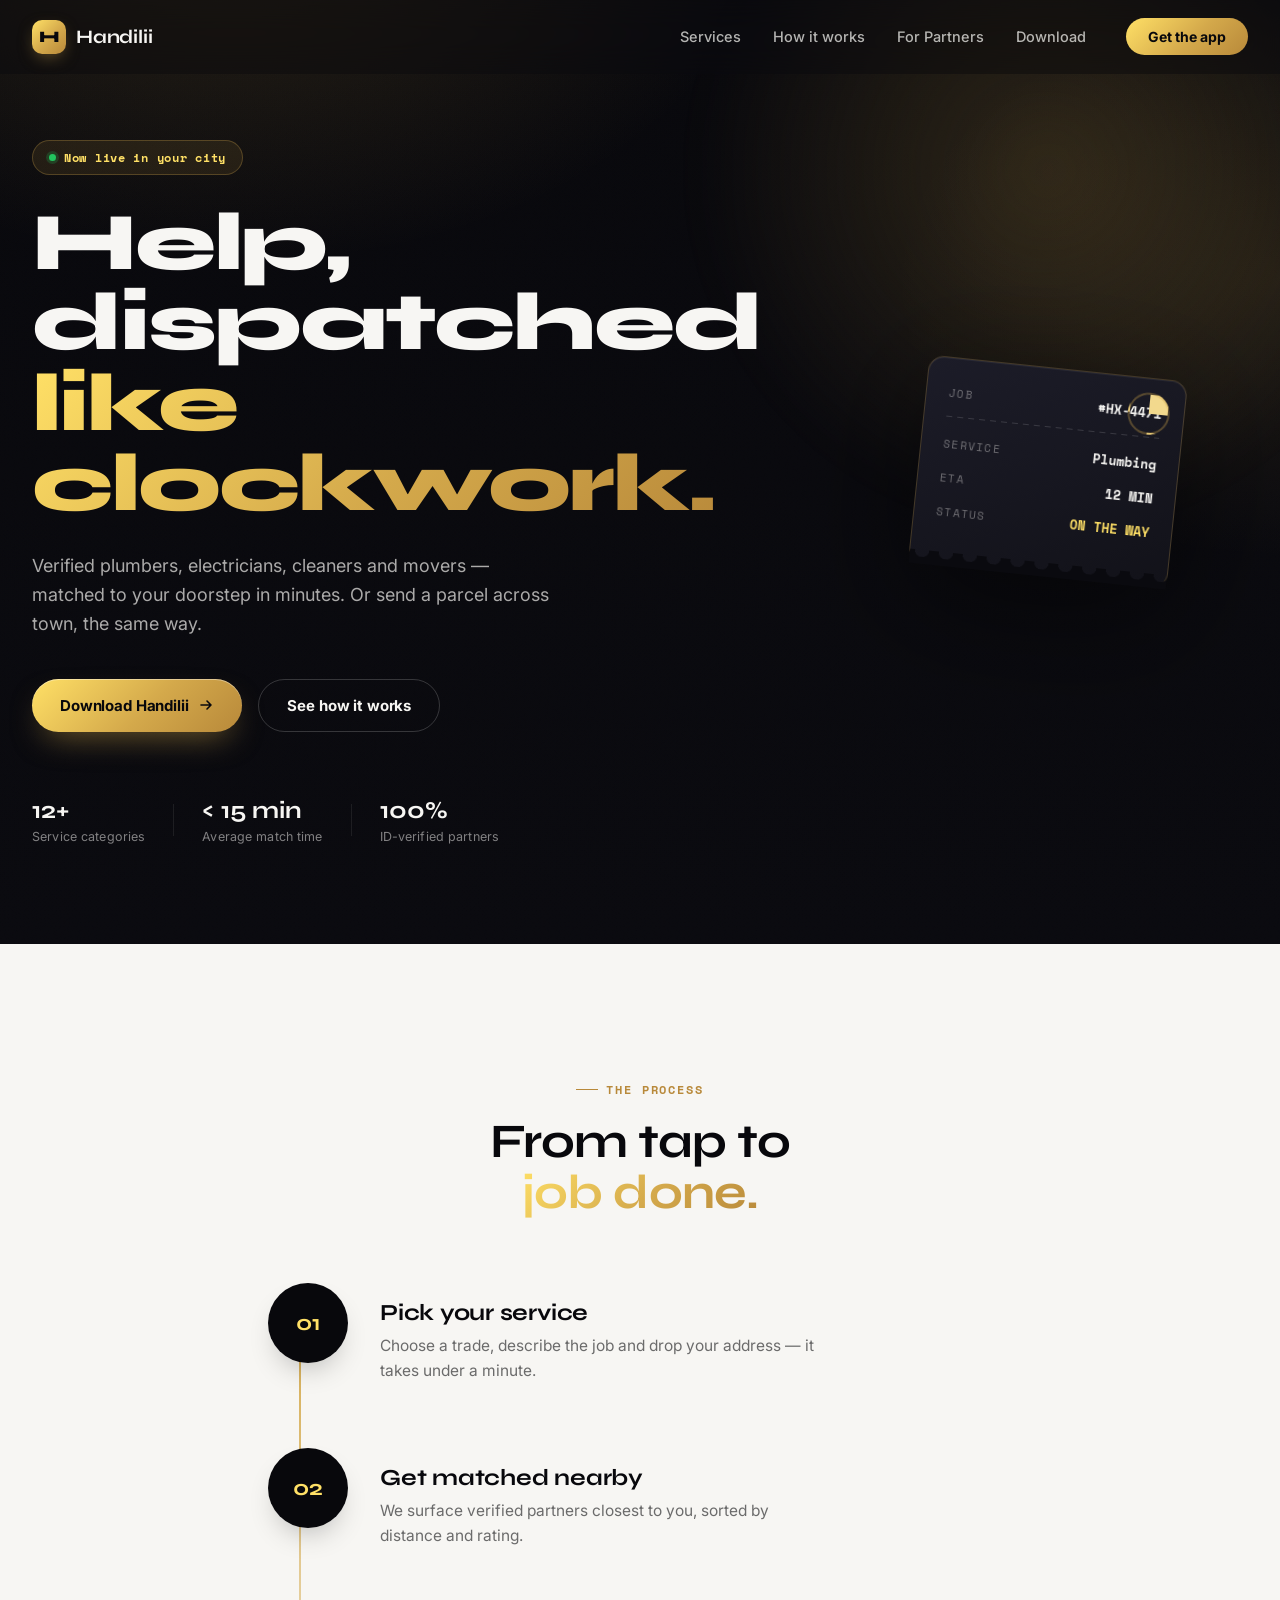
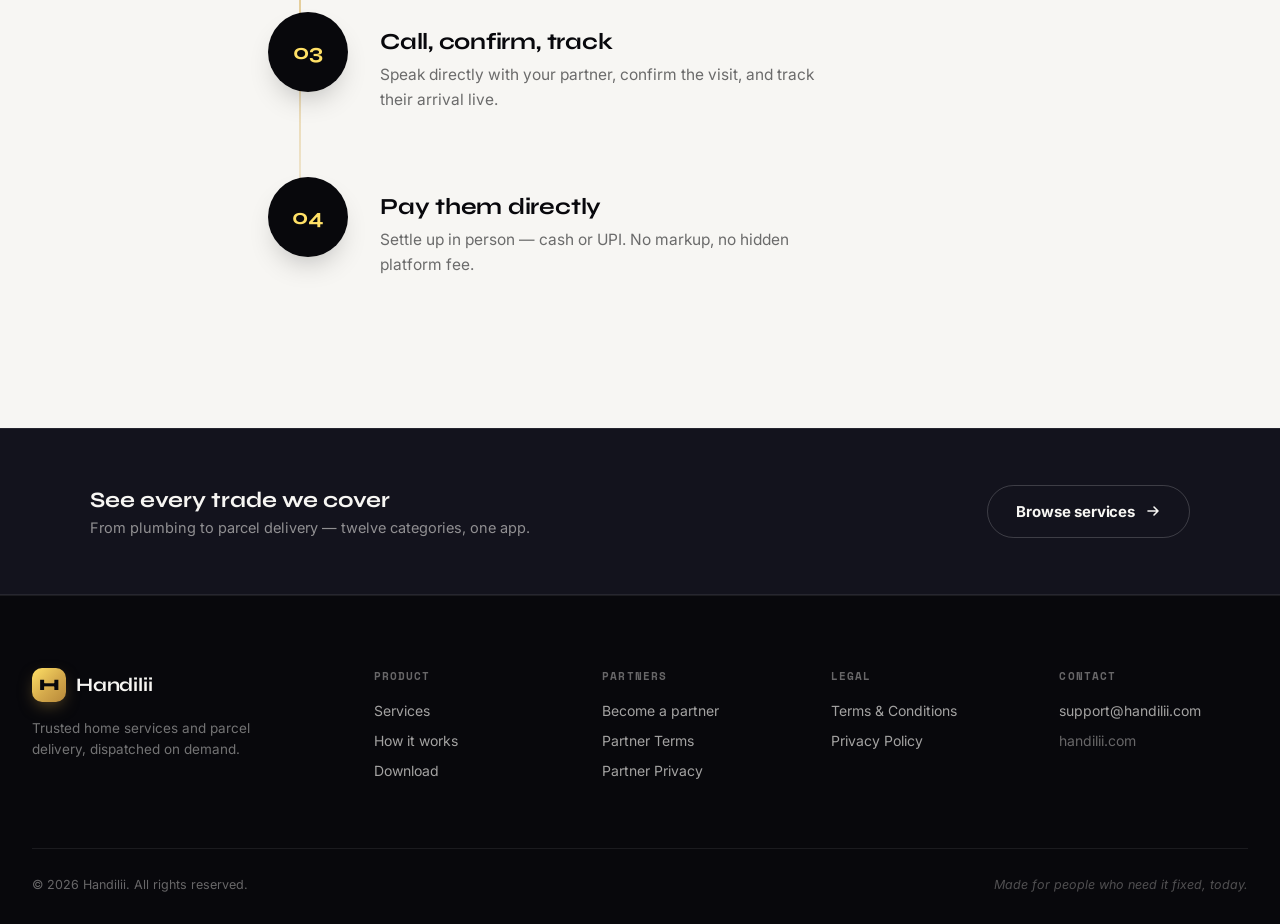
==== index.html @ 9dc49373 "Initial website" ====
<!doctype html>
<html lang="en">
<head>
<meta charset="UTF-8" />
<meta name="viewport" content="width=device-width, initial-scale=1.0" />
<title>Handilii — Trusted Home Help, On Demand</title>
<meta name="description" content="Book verified plumbers, electricians, cleaners and more — or send a parcel across town. Handilii connects you with trusted local partners in minutes." />
<link rel="preconnect" href="https://fonts.googleapis.com">
<link rel="preconnect" href="https://fonts.gstatic.com" crossorigin>
<link href="https://fonts.googleapis.com/css2?family=Syne:wght@600;700;800&family=Inter:wght@400;500;600;700;800&family=Space+Mono:wght@400;700&display=swap" rel="stylesheet">
<link rel="stylesheet" href="style.css" />
</head>
<body>

<header class="nav" id="nav">
  <div class="nav-inner">
    <a href="index.html" class="nav-brand">
      <span class="brand-mark">H</span>
      <span class="brand-word">Handilii</span>
    </a>
    <nav class="nav-links">
      <a href="services.html">Services</a>
      <a href="index.html#how">How it works</a>
      <a href="partners.html">For Partners</a>
      <a href="download.html">Download</a>
    </nav>
    <a href="download.html" class="nav-cta">Get the app</a>
    <button class="nav-burger" id="navBurger" aria-label="Toggle menu">
      <span></span><span></span><span></span>
    </button>
  </div>
</header>

<section class="hero" id="top">
  <div class="hero-bg" style="background-image:url('https://loremflickr.com/1600/1200/electrician,tools')"></div>
  <div class="hero-glow"></div>
  <div class="hero-grain"></div>

  <div class="hero-inner">
    <div class="hero-eyebrow-row">
      <span class="eyebrow-chip">
        <span class="dot"></span> Now live in your city
      </span>
    </div>

    <h1 class="hero-title">
      <span class="line">Help, dispatched</span>
      <span class="line gold-line">like clockwork.</span>
    </h1>

    <p class="hero-sub">
      Verified plumbers, electricians, cleaners and movers — matched to your
      doorstep in minutes. Or send a parcel across town, the same way.
    </p>

    <div class="hero-actions">
      <a href="download.html" class="btn btn-gold">
        <span>Download Handilii</span>
        <svg width="16" height="16" viewBox="0 0 16 16" fill="none"><path d="M3 8h10M9 4l4 4-4 4" stroke="currentColor" stroke-width="1.6" stroke-linecap="round" stroke-linejoin="round"/></svg>
      </a>
      <a href="#how" class="btn btn-ghost">See how it works</a>
    </div>

    <div class="hero-stats">
      <div class="stat">
        <span class="stat-num">12+</span>
        <span class="stat-label">Service categories</span>
      </div>
      <div class="stat-divider"></div>
      <div class="stat">
        <span class="stat-num">&lt; 15 min</span>
        <span class="stat-label">Average match time</span>
      </div>
      <div class="stat-divider"></div>
      <div class="stat">
        <span class="stat-num">100%</span>
        <span class="stat-label">ID-verified partners</span>
      </div>
    </div>
  </div>

  <div class="ticket-stamp" aria-hidden="true">
    <div class="ticket">
      <div class="ticket-row">
        <span class="ticket-label">JOB</span>
        <span class="ticket-val">#HX‑4471</span>
      </div>
      <div class="ticket-divider"></div>
      <div class="ticket-row">
        <span class="ticket-label">SERVICE</span>
        <span class="ticket-val">Plumbing</span>
      </div>
      <div class="ticket-row">
        <span class="ticket-label">ETA</span>
        <span class="ticket-val">12 MIN</span>
      </div>
      <div class="ticket-row">
        <span class="ticket-label">STATUS</span>
        <span class="ticket-val ticket-status">ON THE WAY</span>
      </div>
      <div class="ticket-stub-edge"></div>
    </div>
  </div>
</section>

<section class="how" id="how">
  <div class="section-head section-head-light">
    <span class="eyebrow eyebrow-dark">The process</span>
    <h2 class="dark-heading">From tap to<br/><span class="gold-text">job done.</span></h2>
  </div>

  <div class="how-steps">
    <div class="how-line" aria-hidden="true"></div>

    <div class="how-step">
      <div class="how-num">01</div>
      <div class="how-content">
        <h3>Pick your service</h3>
        <p>Choose a trade, describe the job and drop your address — it takes under a minute.</p>
      </div>
    </div>

    <div class="how-step">
      <div class="how-num">02</div>
      <div class="how-content">
        <h3>Get matched nearby</h3>
        <p>We surface verified partners closest to you, sorted by distance and rating.</p>
      </div>
    </div>

    <div class="how-step">
      <div class="how-num">03</div>
      <div class="how-content">
        <h3>Call, confirm, track</h3>
        <p>Speak directly with your partner, confirm the visit, and track their arrival live.</p>
      </div>
    </div>

    <div class="how-step">
      <div class="how-num">04</div>
      <div class="how-content">
        <h3>Pay them directly</h3>
        <p>Settle up in person — cash or UPI. No markup, no hidden platform fee.</p>
      </div>
    </div>
  </div>
</section>

<section class="mini-cta">
  <div class="mini-cta-inner">
    <div class="mini-cta-text">
      <h3>See every trade we cover</h3>
      <p>From plumbing to parcel delivery — twelve categories, one app.</p>
    </div>
    <a href="services.html" class="btn btn-ghost">
      <span>Browse services</span>
      <svg width="16" height="16" viewBox="0 0 16 16" fill="none"><path d="M3 8h10M9 4l4 4-4 4" stroke="currentColor" stroke-width="1.6" stroke-linecap="round" stroke-linejoin="round"/></svg>
    </a>
  </div>
</section>

<footer class="footer">
  <div class="footer-inner">
    <div class="footer-top">
      <div class="footer-brand">
        <a href="index.html" class="nav-brand">
          <span class="brand-mark">H</span>
          <span class="brand-word">Handilii</span>
        </a>
        <p>Trusted home services and parcel delivery, dispatched on demand.</p>
      </div>

      <div class="footer-col">
        <h4>Product</h4>
        <a href="services.html">Services</a>
        <a href="index.html#how">How it works</a>
        <a href="download.html">Download</a>
      </div>
      <div class="footer-col">
        <h4>Partners</h4>
        <a href="partners.html">Become a partner</a>
        <a href="vendor-terms.html">Partner Terms</a>
        <a href="vendor-privacy.html">Partner Privacy</a>
      </div>
      <div class="footer-col">
        <h4>Legal</h4>
        <a href="user-terms.html">Terms &amp; Conditions</a>
        <a href="user-privacy.html">Privacy Policy</a>
      </div>
      <div class="footer-col">
        <h4>Contact</h4>
        <a href="mailto:support@handilii.com">support@handilii.com</a>
        <span class="footer-domain">handilii.com</span>
      </div>
    </div>

    <div class="footer-bottom">
      <span>© 2026 Handilii. All rights reserved.</span>
      <span class="footer-tag">Made for people who need it fixed, today.</span>
    </div>
  </div>
</footer>

<script src="script.js"></script>
</body>
</html>
---- style.css ----
/* ═══════════════════════════════════════════════════════════════════
   TOKENS
═══════════════════════════════════════════════════════════════════ */
:root {
  --ink-950: #08080C;
  --ink-900: #0A0A0F;
  --ink-850: #13131D;
  --ink-800: #181826;
  --ink-700: #212133;
  --ink-line: rgba(255,255,255,0.08);

  --paper: #F7F6F3;
  --paper-dim: #EDEAE2;
  --stone-600: #6B6B6B;
  --stone-800: #2A2A2A;

  --gold-300: #FFE066;
  --gold-400: #F2D98D;
  --gold-500: #D4A94B;
  --gold-600: #B8893A;
  --gold-gradient: linear-gradient(135deg, var(--gold-300) 0%, var(--gold-500) 55%, var(--gold-600) 100%);

  --font-display: 'Syne', system-ui, sans-serif;
  --font-body: 'Inter', system-ui, sans-serif;
  --font-mono: 'Space Mono', monospace;

  --ease: cubic-bezier(0.22, 1, 0.36, 1);
}

* { margin: 0; padding: 0; box-sizing: border-box; }

html { scroll-behavior: smooth; }

body {
  font-family: var(--font-body);
  background: var(--ink-900);
  color: var(--paper);
  -webkit-font-smoothing: antialiased;
  overflow-x: hidden;
}

a { text-decoration: none; color: inherit; }
ul { list-style: none; }
img, svg { display: block; max-width: 100%; }

::selection { background: var(--gold-500); color: var(--ink-950); }

:focus-visible {
  outline: 2px solid var(--gold-400);
  outline-offset: 3px;
}

@media (prefers-reduced-motion: reduce) {
  *, *::before, *::after {
    animation-duration: 0.01ms !important;
    animation-iteration-count: 1 !important;
    transition-duration: 0.01ms !important;
    scroll-behavior: auto !important;
  }
}

.gold-text {
  background: var(--gold-gradient);
  -webkit-background-clip: text;
  background-clip: text;
  -webkit-text-fill-color: transparent;
}

.eyebrow {
  display: inline-flex;
  align-items: center;
  gap: 8px;
  font-family: var(--font-mono);
  font-size: 12px;
  font-weight: 700;
  letter-spacing: 0.16em;
  text-transform: uppercase;
  color: var(--gold-400);
  margin-bottom: 18px;
}
.eyebrow::before {
  content: '';
  width: 22px;
  height: 1px;
  background: var(--gold-500);
}
.eyebrow-dark { color: var(--gold-600); }
.eyebrow-dark::before { background: var(--gold-600); }

/* ═══════════════════════════════════════════════════════════════════
   BUTTONS
═══════════════════════════════════════════════════════════════════ */
.btn {
  display: inline-flex;
  align-items: center;
  gap: 10px;
  padding: 16px 28px;
  border-radius: 100px;
  font-family: var(--font-body);
  font-size: 15px;
  font-weight: 700;
  letter-spacing: -0.01em;
  transition: transform 0.35s var(--ease), box-shadow 0.35s var(--ease), background 0.3s;
  cursor: pointer;
  border: none;
  white-space: nowrap;
}
.btn svg { transition: transform 0.3s var(--ease); }
.btn:hover svg { transform: translateX(3px); }

.btn-gold {
  background: var(--gold-gradient);
  color: var(--ink-950);
  box-shadow: 0 1px 0 rgba(255,255,255,0.4) inset, 0 14px 32px -12px rgba(212,169,75,0.55);
}
.btn-gold:hover {
  transform: translateY(-2px);
  box-shadow: 0 1px 0 rgba(255,255,255,0.5) inset, 0 18px 40px -10px rgba(212,169,75,0.7);
}

.btn-ghost {
  background: transparent;
  color: var(--paper);
  border: 1.5px solid rgba(255,255,255,0.18);
}
.btn-ghost:hover {
  border-color: var(--gold-400);
  color: var(--gold-300);
  transform: translateY(-2px);
}

/* ═══════════════════════════════════════════════════════════════════
   NAV
═══════════════════════════════════════════════════════════════════ */
.nav {
  position: fixed;
  top: 0; left: 0; right: 0;
  z-index: 100;
  background: rgba(10,10,15,0.5);
  backdrop-filter: blur(16px) saturate(140%);
  -webkit-backdrop-filter: blur(16px) saturate(140%);
  border-bottom: 1px solid transparent;
  transition: background 0.4s, border-color 0.4s;
}
.nav.scrolled {
  background: rgba(10,10,15,0.86);
  border-bottom-color: var(--ink-line);
}

.nav-inner {
  max-width: 1280px;
  margin: 0 auto;
  padding: 18px 32px;
  display: flex;
  align-items: center;
  gap: 40px;
}

.nav-brand {
  display: flex;
  align-items: center;
  gap: 10px;
  margin-right: auto;
}
.brand-mark {
  width: 34px; height: 34px;
  border-radius: 10px;
  background: var(--gold-gradient);
  display: flex; align-items: center; justify-content: center;
  font-family: var(--font-display);
  font-weight: 800;
  font-size: 16px;
  color: var(--ink-950);
  box-shadow: 0 6px 18px -6px rgba(212,169,75,0.6);
}
.brand-word {
  font-family: var(--font-display);
  font-weight: 700;
  font-size: 19px;
  letter-spacing: -0.01em;
}

.nav-links {
  display: flex;
  gap: 32px;
}
.nav-links a {
  font-size: 14.5px;
  font-weight: 500;
  color: rgba(247,246,243,0.72);
  transition: color 0.25s;
  position: relative;
}
.nav-links a:hover { color: var(--paper); }
.nav-links a.active { color: var(--gold-300); }
.nav-links a.active::after { width: 100%; }
.nav-links a::after {
  content: '';
  position: absolute;
  left: 0; bottom: -6px;
  width: 0; height: 1px;
  background: var(--gold-400);
  transition: width 0.3s var(--ease);
}
.nav-links a:hover::after { width: 100%; }

.nav-cta {
  padding: 10px 22px;
  border-radius: 100px;
  background: var(--gold-gradient);
  color: var(--ink-950);
  font-size: 14px;
  font-weight: 700;
  transition: transform 0.3s var(--ease), box-shadow 0.3s var(--ease);
}
.nav-cta:hover {
  transform: translateY(-1px);
  box-shadow: 0 10px 24px -8px rgba(212,169,75,0.6);
}

.nav-burger {
  display: none;
  flex-direction: column;
  gap: 5px;
  background: none;
  border: none;
  cursor: pointer;
  padding: 6px;
}
.nav-burger span {
  width: 22px; height: 1.5px;
  background: var(--paper);
  transition: all 0.3s var(--ease);
}

/* ═══════════════════════════════════════════════════════════════════
   HERO
═══════════════════════════════════════════════════════════════════ */
.hero {
  position: relative;
  min-height: 100vh;
  display: flex;
  align-items: center;
  padding: 140px 32px 100px;
  overflow: hidden;
  background:
    radial-gradient(ellipse 900px 600px at 18% -10%, rgba(212,169,75,0.16), transparent 60%),
    radial-gradient(ellipse 700px 500px at 100% 30%, rgba(212,169,75,0.10), transparent 55%),
    linear-gradient(180deg, var(--ink-950) 0%, var(--ink-900) 100%);
}

.hero-bg {
  position: absolute;
  inset: 0;
  background-size: cover;
  background-position: center;
  opacity: 0.22;
  filter: grayscale(40%) contrast(1.1);
  -webkit-mask-image: linear-gradient(100deg, transparent 0%, transparent 38%, black 78%);
  mask-image: linear-gradient(100deg, transparent 0%, transparent 38%, black 78%);
  pointer-events: none;
}

/* Centered variant — for symmetric sections (page-hero, vendors, download) */
.page-hero .hero-bg,
.vendors .hero-bg,
.download .hero-bg {
  opacity: 0.16;
  -webkit-mask-image: radial-gradient(ellipse 70% 60% at 50% 40%, black 0%, transparent 75%);
  mask-image: radial-gradient(ellipse 70% 60% at 50% 40%, black 0%, transparent 75%);
}

.hero-glow {
  position: absolute;
  top: -20%; right: -10%;
  width: 720px; height: 720px;
  background: radial-gradient(circle, rgba(212,169,75,0.18) 0%, transparent 70%);
  filter: blur(20px);
  pointer-events: none;
}

.hero-grain {
  position: absolute;
  inset: 0;
  opacity: 0.035;
  background-image: url("data:image/svg+xml,%3Csvg xmlns='http://www.w3.org/2000/svg' width='120' height='120'%3E%3Cfilter id='n'%3E%3CfeTurbulence type='fractalNoise' baseFrequency='0.9' numOctaves='2' stitchTiles='stitch'/%3E%3C/filter%3E%3Crect width='100%25' height='100%25' filter='url(%23n)'/%3E%3C/svg%3E");
  pointer-events: none;
  mix-blend-mode: overlay;
}

.hero-inner {
  position: relative;
  z-index: 2;
  max-width: 700px;
}

.hero-eyebrow-row { margin-bottom: 28px; }
.eyebrow-chip {
  display: inline-flex;
  align-items: center;
  gap: 8px;
  padding: 8px 16px;
  border-radius: 100px;
  background: rgba(212,169,75,0.10);
  border: 1px solid rgba(212,169,75,0.28);
  font-family: var(--font-mono);
  font-size: 12px;
  font-weight: 700;
  letter-spacing: 0.06em;
  color: var(--gold-300);
}
.eyebrow-chip .dot {
  width: 7px; height: 7px;
  border-radius: 50%;
  background: #22C55E;
  box-shadow: 0 0 0 3px rgba(34,197,94,0.2);
  animation: pulse-dot 2s ease-in-out infinite;
}
@keyframes pulse-dot {
  0%, 100% { opacity: 1; }
  50% { opacity: 0.4; }
}

.hero-title {
  font-family: var(--font-display);
  font-size: clamp(46px, 6.4vw, 84px);
  font-weight: 800;
  line-height: 0.98;
  letter-spacing: -0.025em;
  margin-bottom: 28px;
}
.hero-title .line { display: block; }
.hero-title .gold-line {
  background: var(--gold-gradient);
  -webkit-background-clip: text;
  background-clip: text;
  -webkit-text-fill-color: transparent;
}

.hero-sub {
  font-size: 18px;
  line-height: 1.6;
  color: rgba(247,246,243,0.68);
  max-width: 520px;
  margin-bottom: 40px;
}

.hero-actions {
  display: flex;
  gap: 16px;
  margin-bottom: 64px;
  flex-wrap: wrap;
}

.hero-stats {
  display: flex;
  align-items: center;
  gap: 28px;
  flex-wrap: wrap;
}
.stat { display: flex; flex-direction: column; gap: 4px; }
.stat-num {
  font-family: var(--font-display);
  font-size: 24px;
  font-weight: 700;
  color: var(--paper);
}
.stat-label {
  font-size: 12.5px;
  color: rgba(247,246,243,0.5);
  letter-spacing: 0.01em;
}
.stat-divider {
  width: 1px; height: 32px;
  background: var(--ink-line);
}

/* Signature element: service ticket stamp */
.ticket-stamp {
  position: absolute;
  right: 8%;
  top: 50%;
  transform: translateY(-50%) rotate(6deg);
  z-index: 3;
  animation: float-ticket 6s ease-in-out infinite;
  filter: drop-shadow(0 30px 60px rgba(0,0,0,0.5));
}
@keyframes float-ticket {
  0%, 100% { transform: translateY(-50%) rotate(6deg); }
  50% { transform: translateY(-54%) rotate(4deg); }
}

.ticket {
  width: 260px;
  background: linear-gradient(160deg, #1C1C28 0%, #121219 100%);
  border: 1px solid rgba(212,169,75,0.25);
  border-radius: 16px;
  padding: 24px 22px 30px;
  position: relative;
  box-shadow: 0 1px 0 rgba(255,255,255,0.06) inset;
}
.ticket::before {
  content: '';
  position: absolute;
  top: 14px; right: 14px;
  width: 38px; height: 38px;
  border-radius: 50%;
  border: 2px solid rgba(212,169,75,0.35);
  background: conic-gradient(from 90deg, transparent 0deg 270deg, var(--gold-400) 270deg 360deg);
}
.ticket-row {
  display: flex;
  justify-content: space-between;
  align-items: baseline;
  margin-bottom: 14px;
}
.ticket-label {
  font-family: var(--font-mono);
  font-size: 10.5px;
  letter-spacing: 0.12em;
  color: rgba(247,246,243,0.4);
}
.ticket-val {
  font-family: var(--font-mono);
  font-size: 13px;
  font-weight: 700;
  color: var(--paper);
}
.ticket-status {
  color: var(--gold-300);
}
.ticket-divider {
  height: 1px;
  background: repeating-linear-gradient(90deg, rgba(255,255,255,0.14) 0 6px, transparent 6px 11px);
  margin: 4px 0 16px;
}
.ticket-stub-edge {
  position: absolute;
  bottom: -1px; left: 0; right: 0;
  height: 14px;
  background-image: radial-gradient(circle at 12px 0, transparent 7px, var(--ink-900) 7.5px);
  background-size: 24px 14px;
  background-repeat: repeat-x;
}

/* ═══════════════════════════════════════════════════════════════════
   SECTION HEADS
═══════════════════════════════════════════════════════════════════ */
.section-head {
  max-width: 640px;
  margin: 0 auto 64px;
  padding: 0 32px;
  text-align: center;
}
.section-head h2 {
  font-family: var(--font-display);
  font-size: clamp(32px, 4.2vw, 48px);
  font-weight: 700;
  line-height: 1.08;
  letter-spacing: -0.02em;
}
.section-head-light h2.dark-heading { color: var(--ink-950); }

/* ═══════════════════════════════════════════════════════════════════
   SERVICES
═══════════════════════════════════════════════════════════════════ */
.services {
  padding: 130px 32px;
  background: var(--ink-900);
  position: relative;
}

.services-grid {
  max-width: 1180px;
  margin: 0 auto;
  display: grid;
  grid-template-columns: repeat(3, 1fr);
  gap: 16px;
}

.service-card {
  position: relative;
  min-height: 280px;
  padding: 28px;
  border-radius: 20px;
  display: flex;
  flex-direction: column;
  justify-content: flex-end;
  overflow: hidden;
  isolation: isolate;
  transition: transform 0.45s var(--ease);
}
.service-card:hover {
  transform: scale(1.015);
}
.service-card-more {
  background: linear-gradient(160deg, var(--ink-850), var(--ink-900));
  align-items: flex-start;
  justify-content: center;
}

.service-photo {
  position: absolute;
  inset: 0;
  z-index: -2;
  background-size: cover;
  background-position: center;
  filter: grayscale(25%) contrast(1.05) brightness(0.62);
  transform: scale(1.05);
  transition: transform 0.6s var(--ease), filter 0.6s var(--ease);
}
.service-card:hover .service-photo {
  transform: scale(1.12);
  filter: grayscale(10%) contrast(1.08) brightness(0.7);
}

.service-card::before {
  content: '';
  position: absolute;
  inset: 0;
  z-index: -1;
  background: linear-gradient(180deg, rgba(10,10,15,0.15) 0%, rgba(10,10,15,0.55) 55%, rgba(10,10,15,0.92) 100%);
  transition: background 0.4s;
}
.service-card:hover::before {
  background: linear-gradient(180deg, rgba(10,10,15,0.1) 0%, rgba(10,10,15,0.45) 50%, rgba(10,10,15,0.88) 100%);
}

.service-icon {
  width: 44px; height: 44px;
  border-radius: 12px;
  background: rgba(255,255,255,0.08);
  backdrop-filter: blur(8px);
  -webkit-backdrop-filter: blur(8px);
  border: 1px solid rgba(212,169,75,0.35);
  display: flex; align-items: center; justify-content: center;
  color: var(--gold-300);
  margin-bottom: 16px;
  transition: transform 0.4s var(--ease);
}
.service-icon svg { width: 20px; height: 20px; }
.service-card:hover .service-icon { transform: scale(1.08) rotate(-4deg); }

.service-card h3 {
  font-family: var(--font-display);
  font-size: 19px;
  font-weight: 700;
  margin-bottom: 6px;
  color: var(--paper);
}
.service-card p {
  font-size: 13.5px;
  color: rgba(247,246,243,0.72);
  line-height: 1.5;
}

/* ═══════════════════════════════════════════════════════════════════
   HOW IT WORKS — light section
═══════════════════════════════════════════════════════════════════ */
.how {
  background: var(--paper);
  color: var(--ink-950);
  padding: 130px 32px 150px;
  position: relative;
}

.how-steps {
  max-width: 760px;
  margin: 0 auto;
  position: relative;
  padding-left: 8px;
}

.how-line {
  position: absolute;
  left: 39px;
  top: 12px;
  bottom: 40px;
  width: 1.5px;
  background: linear-gradient(180deg, var(--gold-500), rgba(212,169,75,0.15));
}

.how-step {
  display: flex;
  gap: 32px;
  position: relative;
  padding-bottom: 64px;
}
.how-step:last-child { padding-bottom: 0; }

.how-num {
  flex-shrink: 0;
  width: 80px; height: 80px;
  border-radius: 50%;
  background: var(--ink-950);
  color: var(--gold-300);
  display: flex; align-items: center; justify-content: center;
  font-family: var(--font-display);
  font-size: 22px;
  font-weight: 700;
  position: relative;
  z-index: 2;
  box-shadow: 0 14px 30px -12px rgba(0,0,0,0.3);
}

.how-content { padding-top: 16px; }
.how-content h3 {
  font-family: var(--font-display);
  font-size: 23px;
  font-weight: 700;
  margin-bottom: 8px;
  letter-spacing: -0.01em;
}
.how-content p {
  font-size: 15.5px;
  line-height: 1.6;
  color: var(--stone-600);
  max-width: 440px;
}

/* ═══════════════════════════════════════════════════════════════════
   VENDORS
═══════════════════════════════════════════════════════════════════ */
.vendors {
  background: var(--ink-900);
  padding: 140px 32px;
  position: relative;
  overflow: hidden;
}

.vendors-inner {
  position: relative;
  z-index: 1;
  max-width: 1180px;
  margin: 0 auto;
  display: grid;
  grid-template-columns: 1.1fr 0.9fr;
  gap: 80px;
  align-items: center;
}

.vendors-copy h2 {
  font-family: var(--font-display);
  font-size: clamp(34px, 4.6vw, 54px);
  font-weight: 700;
  line-height: 1.06;
  letter-spacing: -0.02em;
  margin-bottom: 26px;
}

.vendors-sub {
  font-size: 16.5px;
  line-height: 1.65;
  color: rgba(247,246,243,0.62);
  max-width: 480px;
  margin-bottom: 38px;
}

.vendors-list {
  display: flex;
  flex-direction: column;
  gap: 22px;
  margin-bottom: 44px;
}
.vendors-list li {
  display: flex;
  gap: 16px;
  align-items: flex-start;
}
.check {
  flex-shrink: 0;
  width: 26px; height: 26px;
  border-radius: 50%;
  background: rgba(212,169,75,0.14);
  color: var(--gold-300);
  display: flex; align-items: center; justify-content: center;
  font-size: 13px;
  font-weight: 700;
  margin-top: 2px;
}
.vendors-list strong {
  display: block;
  font-size: 15.5px;
  font-weight: 700;
  margin-bottom: 3px;
}
.vendors-list span {
  font-size: 14px;
  color: rgba(247,246,243,0.55);
  line-height: 1.5;
}

.vendors-visual {
  position: relative;
  display: flex;
  justify-content: center;
}

.vendor-glow {
  position: absolute;
  inset: -40px;
  background: radial-gradient(circle at 50% 50%, rgba(212,169,75,0.18), transparent 65%);
  filter: blur(10px);
  z-index: 0;
}

.vendor-card-mock {
  position: relative;
  z-index: 1;
  width: 320px;
  background: linear-gradient(165deg, #1A1A26 0%, #0F0F16 100%);
  border: 1px solid rgba(212,169,75,0.22);
  border-radius: 24px;
  padding: 32px;
  box-shadow: 0 40px 80px -24px rgba(0,0,0,0.6), 0 1px 0 rgba(255,255,255,0.06) inset;
  transform: perspective(900px) rotateY(-8deg) rotateX(3deg);
  transition: transform 0.6s var(--ease);
}
.vendor-card-mock:hover {
  transform: perspective(900px) rotateY(-3deg) rotateX(1deg);
}

.vcm-top {
  display: flex;
  justify-content: space-between;
  align-items: center;
  margin-bottom: 28px;
}
.vcm-status {
  display: flex;
  align-items: center;
  gap: 7px;
  font-family: var(--font-mono);
  font-size: 11.5px;
  font-weight: 700;
  color: #4ADE80;
  letter-spacing: 0.04em;
}
.vcm-dot {
  width: 7px; height: 7px;
  border-radius: 50%;
  background: #4ADE80;
  box-shadow: 0 0 8px #4ADE80;
}
.vcm-badge {
  font-family: var(--font-mono);
  font-size: 10.5px;
  font-weight: 700;
  letter-spacing: 0.06em;
  color: var(--gold-400);
  background: rgba(212,169,75,0.12);
  padding: 5px 11px;
  border-radius: 100px;
  border: 1px solid rgba(212,169,75,0.25);
}

.vcm-avatar {
  width: 52px; height: 52px;
  border-radius: 50%;
  background-size: cover;
  background-position: center;
  border: 2px solid rgba(212,169,75,0.4);
  margin-bottom: 14px;
}

.vcm-name {
  font-family: var(--font-display);
  font-size: 24px;
  font-weight: 700;
  margin-bottom: 4px;
}
.vcm-trade {
  font-size: 13.5px;
  color: rgba(247,246,243,0.5);
  margin-bottom: 30px;
}

.vcm-stats {
  display: flex;
  justify-content: space-between;
  border-top: 1px solid var(--ink-line);
  padding-top: 22px;
}
.vcm-stats div { display: flex; flex-direction: column; gap: 4px; }
.vcm-stats span {
  font-family: var(--font-display);
  font-size: 19px;
  font-weight: 700;
  color: var(--gold-300);
}
.vcm-stats small {
  font-size: 11px;
  color: rgba(247,246,243,0.45);
}

/* ═══════════════════════════════════════════════════════════════════
   DOWNLOAD
═══════════════════════════════════════════════════════════════════ */
.download {
  position: relative;
  padding: 150px 32px;
  background: linear-gradient(180deg, var(--ink-900) 0%, var(--ink-950) 100%);
  text-align: center;
  overflow: hidden;
}

.download-glow {
  position: absolute;
  top: 50%; left: 50%;
  transform: translate(-50%, -50%);
  width: 900px; height: 500px;
  background: radial-gradient(ellipse, rgba(212,169,75,0.14), transparent 65%);
  pointer-events: none;
}

.download-inner {
  position: relative;
  z-index: 1;
  max-width: 700px;
  margin: 0 auto;
}
.download-inner .eyebrow { justify-content: center; }
.download-inner h2 {
  font-family: var(--font-display);
  font-size: clamp(36px, 5vw, 58px);
  font-weight: 700;
  line-height: 1.05;
  letter-spacing: -0.02em;
  margin-bottom: 22px;
}
.download-inner p {
  font-size: 17px;
  color: rgba(247,246,243,0.6);
  margin-bottom: 56px;
}

.download-cards {
  display: grid;
  grid-template-columns: 1fr 1fr;
  gap: 24px;
  text-align: left;
}

.download-card {
  background: var(--ink-850);
  border: 1px solid var(--ink-line);
  border-radius: 20px;
  padding: 32px;
  transition: border-color 0.35s, transform 0.35s var(--ease);
  overflow: hidden;
  position: relative;
}
.download-card:hover {
  border-color: rgba(212,169,75,0.35);
  transform: translateY(-4px);
}

.dc-icon {
  width: 46px; height: 46px;
  border-radius: 13px;
  background: rgba(212,169,75,0.12);
  display: flex; align-items: center; justify-content: center;
  color: var(--gold-400);
  margin-bottom: 20px;
}
.dc-icon svg { width: 21px; height: 21px; }

.dc-photo {
  margin: -32px -32px 24px;
  height: 140px;
  background-size: cover;
  background-position: center;
  filter: grayscale(35%) brightness(0.7);
}

.download-card h3 {
  font-family: var(--font-display);
  font-size: 18px;
  font-weight: 700;
  margin-bottom: 6px;
}
.download-card p {
  font-size: 13.5px;
  color: rgba(247,246,243,0.55);
  margin-bottom: 22px;
}

.store-buttons {
  display: flex;
  gap: 10px;
}
.store-btn {
  flex: 1;
  text-align: center;
  padding: 11px 14px;
  border-radius: 10px;
  background: rgba(255,255,255,0.04);
  border: 1px solid var(--ink-line);
  font-size: 12.5px;
  font-weight: 600;
  transition: background 0.25s, border-color 0.25s;
}
.store-btn:hover {
  background: rgba(212,169,75,0.1);
  border-color: rgba(212,169,75,0.3);
  color: var(--gold-300);
}

/* ═══════════════════════════════════════════════════════════════════
   FOOTER
═══════════════════════════════════════════════════════════════════ */
.footer {
  background: var(--ink-950);
  border-top: 1px solid var(--ink-line);
  padding: 72px 32px 32px;
}

.footer-inner { max-width: 1280px; margin: 0 auto; }

.footer-top {
  display: grid;
  grid-template-columns: 1.6fr 1fr 1fr 1fr 1fr;
  gap: 40px;
  padding-bottom: 56px;
}

.footer-brand p {
  margin-top: 16px;
  font-size: 13.5px;
  color: rgba(247,246,243,0.45);
  line-height: 1.6;
  max-width: 240px;
}

.footer-col h4 {
  font-family: var(--font-mono);
  font-size: 11px;
  font-weight: 700;
  letter-spacing: 0.1em;
  text-transform: uppercase;
  color: rgba(247,246,243,0.4);
  margin-bottom: 18px;
}
.footer-col a, .footer-col span {
  display: block;
  font-size: 14px;
  color: rgba(247,246,243,0.65);
  margin-bottom: 13px;
  transition: color 0.25s;
}
.footer-col a:hover { color: var(--gold-300); }
.footer-domain { color: rgba(247,246,243,0.4) !important; }

.footer-bottom {
  display: flex;
  justify-content: space-between;
  align-items: center;
  padding-top: 28px;
  border-top: 1px solid var(--ink-line);
  font-size: 12.5px;
  color: rgba(247,246,243,0.4);
  flex-wrap: wrap;
  gap: 12px;
}

.footer-tag {
  color: rgba(247,246,243,0.3);
  font-style: italic;
}

.nav-burger.open span:nth-child(1) { transform: translateY(6.5px) rotate(45deg); }
.nav-burger.open span:nth-child(2) { opacity: 0; }
.nav-burger.open span:nth-child(3) { transform: translateY(-6.5px) rotate(-45deg); }

/* ═══════════════════════════════════════════════════════════════════
   SCROLL REVEAL
═══════════════════════════════════════════════════════════════════ */
.reveal {
  opacity: 0;
  transform: translateY(28px);
  transition: opacity 0.8s var(--ease), transform 0.8s var(--ease);
}
.reveal.is-visible {
  opacity: 1;
  transform: translateY(0);
}

/* ═══════════════════════════════════════════════════════════════════
   PAGE HERO — for sub-pages (Services, Download)
═══════════════════════════════════════════════════════════════════ */
.page-hero {
  position: relative;
  padding: 170px 32px 90px;
  overflow: hidden;
  background:
    radial-gradient(ellipse 800px 500px at 20% -10%, rgba(212,169,75,0.14), transparent 60%),
    linear-gradient(180deg, var(--ink-950) 0%, var(--ink-900) 100%);
  text-align: center;
}
.page-hero-inner {
  position: relative;
  z-index: 1;
  max-width: 640px;
  margin: 0 auto;
}
.page-hero-inner .eyebrow-chip { margin-bottom: 26px; }
.page-title {
  font-family: var(--font-display);
  font-size: clamp(40px, 5.6vw, 64px);
  font-weight: 800;
  line-height: 1.04;
  letter-spacing: -0.02em;
  margin-bottom: 22px;
}
.page-sub {
  font-size: 17px;
  line-height: 1.6;
  color: rgba(247,246,243,0.62);
}

/* Full services grid — 4 columns on desktop */
.services-full { padding-top: 90px; }
.services-grid-full {
  grid-template-columns: repeat(4, 1fr);
}
.service-card-wide {
  grid-column: span 2;
}
@media (max-width: 980px) {
  .services-grid-full { grid-template-columns: repeat(2, 1fr); }
  .service-card-wide { grid-column: span 2; }
}
@media (max-width: 640px) {
  .services-grid-full { grid-template-columns: 1fr; }
  .service-card-wide { grid-column: span 1; }
}

/* ═══════════════════════════════════════════════════════════════════
   MINI CTA STRIP — links between pages
═══════════════════════════════════════════════════════════════════ */
.mini-cta {
  background: var(--ink-850);
  border-top: 1px solid var(--ink-line);
  border-bottom: 1px solid var(--ink-line);
  padding: 56px 32px;
}
.mini-cta-gold {
  background: linear-gradient(135deg, rgba(212,169,75,0.08), rgba(212,169,75,0.02));
}
.mini-cta-inner {
  max-width: 1100px;
  margin: 0 auto;
  display: flex;
  align-items: center;
  justify-content: space-between;
  gap: 24px;
  flex-wrap: wrap;
}
.mini-cta-text h3 {
  font-family: var(--font-display);
  font-size: 22px;
  font-weight: 700;
  margin-bottom: 6px;
}
.mini-cta-text p {
  font-size: 14.5px;
  color: rgba(247,246,243,0.55);
}

/* ═══════════════════════════════════════════════════════════════════
   REASSURANCE STRIP — download page
═══════════════════════════════════════════════════════════════════ */
.reassure {
  background: var(--ink-950);
  padding: 100px 32px 130px;
  border-top: 1px solid var(--ink-line);
}
.reassure-inner {
  max-width: 1100px;
  margin: 0 auto;
  display: grid;
  grid-template-columns: repeat(3, 1fr);
  gap: 48px;
}
.reassure-item { text-align: left; }
.reassure-icon {
  width: 46px; height: 46px;
  border-radius: 13px;
  background: rgba(212,169,75,0.1);
  border: 1px solid rgba(212,169,75,0.2);
  display: flex; align-items: center; justify-content: center;
  color: var(--gold-400);
  margin-bottom: 18px;
}
.reassure-icon svg { width: 21px; height: 21px; }
.reassure-item h4 {
  font-family: var(--font-display);
  font-size: 17px;
  font-weight: 700;
  margin-bottom: 8px;
}
.reassure-item p {
  font-size: 14px;
  line-height: 1.55;
  color: rgba(247,246,243,0.5);
}
@media (max-width: 760px) {
  .reassure-inner { grid-template-columns: 1fr; gap: 36px; }
}

/* ═══════════════════════════════════════════════════════════════════
   LEGAL PAGES — Privacy Policy / Terms
═══════════════════════════════════════════════════════════════════ */
.legal-page {
  background: var(--ink-900);
  padding: 160px 32px 120px;
}
.legal-inner {
  max-width: 760px;
  margin: 0 auto;
}
.legal-inner .eyebrow { margin-bottom: 16px; }
.legal-title {
  font-family: var(--font-display);
  font-size: clamp(32px, 4.4vw, 46px);
  font-weight: 800;
  letter-spacing: -0.02em;
  margin-bottom: 10px;
}
.legal-meta {
  font-family: var(--font-mono);
  font-size: 12.5px;
  color: rgba(247,246,243,0.4);
  margin-bottom: 48px;
  padding-bottom: 40px;
  border-bottom: 1px solid var(--ink-line);
}

.legal-section { margin-bottom: 34px; }
.legal-section h2 {
  font-family: var(--font-display);
  font-size: 19px;
  font-weight: 700;
  color: var(--gold-300);
  margin-bottom: 12px;
}
.legal-section p {
  font-size: 15px;
  line-height: 1.7;
  color: rgba(247,246,243,0.7);
}
.legal-section ul {
  margin-top: 4px;
  padding-left: 0;
}
.legal-section li {
  list-style: none;
  position: relative;
  padding-left: 22px;
  font-size: 15px;
  line-height: 1.65;
  color: rgba(247,246,243,0.7);
  margin-bottom: 10px;
}
.legal-section li::before {
  content: '';
  position: absolute;
  left: 0; top: 9px;
  width: 6px; height: 6px;
  border-radius: 50%;
  background: var(--gold-500);
}
.legal-section strong { color: var(--paper); }

/* ═══════════════════════════════════════════════════════════════════
   RESPONSIVE
═══════════════════════════════════════════════════════════════════ */
@media (max-width: 980px) {
  .nav-links { display: none; }
  .nav-cta { display: none; }
  .nav-burger { display: flex; }

  .vendors-inner { grid-template-columns: 1fr; gap: 56px; }
  .vendors-visual { order: -1; }
  .vendor-card-mock { transform: none; }

  .ticket-stamp { display: none; }

  .services-grid { grid-template-columns: repeat(2, 1fr); }

  .footer-top { grid-template-columns: 1fr 1fr; }
  .footer-brand { grid-column: 1 / -1; }

  .download-cards { grid-template-columns: 1fr; }
}

@media (max-width: 640px) {
  .hero { padding: 120px 20px 80px; }
  .hero-stats { gap: 18px; }
  .stat-divider { display: none; }

  .services, .how, .vendors, .download { padding-left: 20px; padding-right: 20px; }
  .services-grid { grid-template-columns: 1fr; }

  .how-num { width: 60px; height: 60px; font-size: 17px; }
  .how-line { left: 29px; }
  .how-step { gap: 20px; }

  .footer-top { grid-template-columns: 1fr; gap: 32px; }
  .footer-bottom { flex-direction: column; align-items: flex-start; }
}
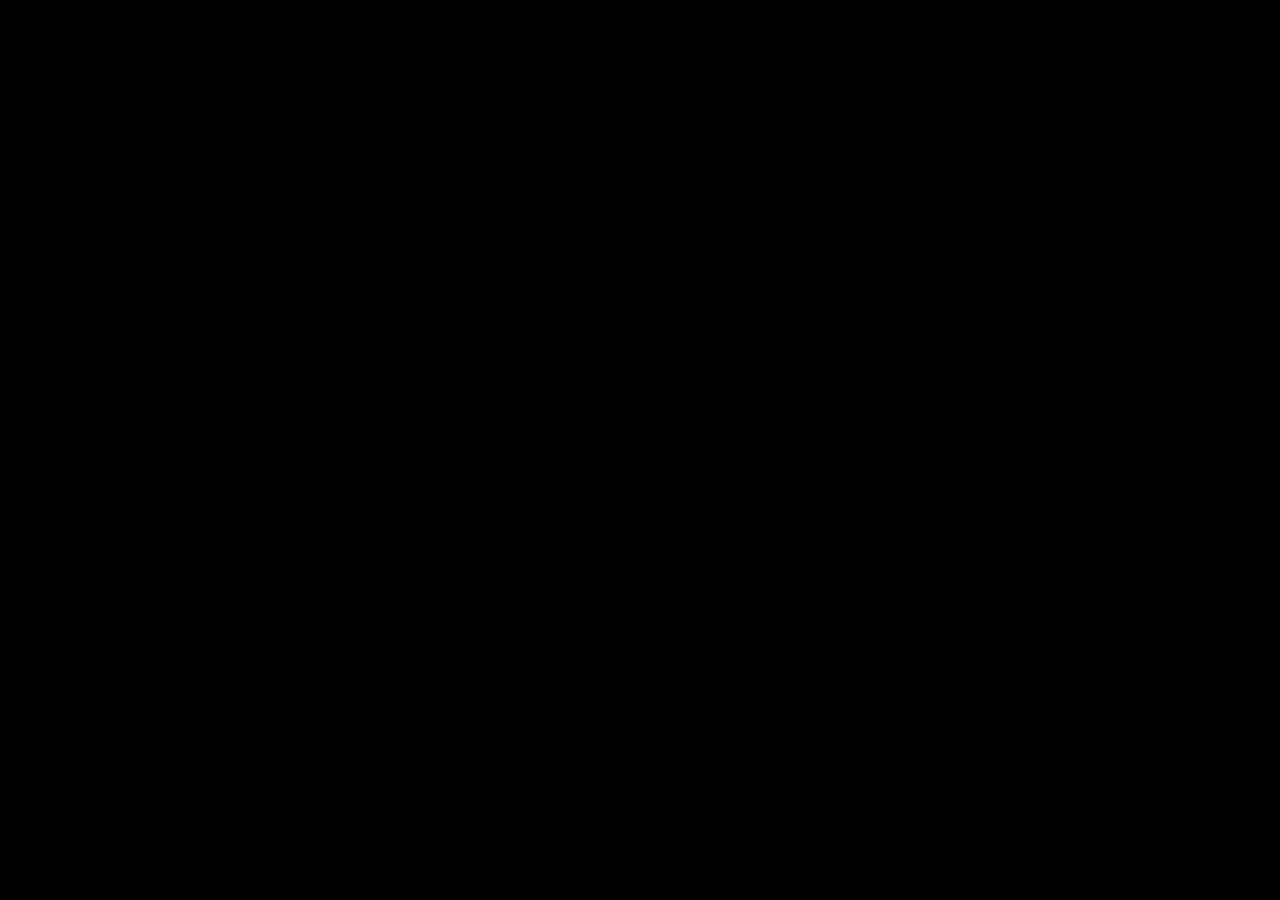
==== commit ee9231a8: "coming soon image" ====
--- a/index.html
+++ b/index.html
@@ -1,206 +1,27 @@
 <!doctype html>
 <html lang="en">
 <head>
-<meta charset="UTF-8" />
-<meta name="viewport" content="width=device-width, initial-scale=1.0" />
-<title>Handilii — Trusted Home Help, On Demand</title>
-<meta name="description" content="Book verified plumbers, electricians, cleaners and more — or send a parcel across town. Handilii connects you with trusted local partners in minutes." />
-<link rel="preconnect" href="https://fonts.googleapis.com">
-<link rel="preconnect" href="https://fonts.gstatic.com" crossorigin>
-<link href="https://fonts.googleapis.com/css2?family=Syne:wght@600;700;800&family=Inter:wght@400;500;600;700;800&family=Space+Mono:wght@400;700&display=swap" rel="stylesheet">
-<link rel="stylesheet" href="style.css" />
+<meta charset="UTF-8"/>
+<meta name="viewport" content="width=device-width, initial-scale=1.0"/>
+<title>Handilii — Coming Soon</title>
+<style>
+  * { margin: 0; padding: 0; box-sizing: border-box; }
+  html, body { width: 100%; height: 100%; background: #000; overflow: hidden; }
+  .poster {
+    width: 100vw;
+    height: 100vh;
+    background-image: url('coming-soon.png');
+    background-size: contain;
+    background-repeat: no-repeat;
+    background-position: center;
+    background-color: #000;
+  }
+  @media (max-aspect-ratio: 1/1) {
+    .poster { background-size: cover; background-position: center top; }
+  }
+</style>
 </head>
 <body>
-
-<header class="nav" id="nav">
-  <div class="nav-inner">
-    <a href="index.html" class="nav-brand">
-      <span class="brand-mark">H</span>
-      <span class="brand-word">Handilii</span>
-    </a>
-    <nav class="nav-links">
-      <a href="services.html">Services</a>
-      <a href="index.html#how">How it works</a>
-      <a href="partners.html">For Partners</a>
-      <a href="download.html">Download</a>
-    </nav>
-    <a href="download.html" class="nav-cta">Get the app</a>
-    <button class="nav-burger" id="navBurger" aria-label="Toggle menu">
-      <span></span><span></span><span></span>
-    </button>
-  </div>
-</header>
-
-<section class="hero" id="top">
-  <div class="hero-bg" style="background-image:url('https://loremflickr.com/1600/1200/electrician,tools')"></div>
-  <div class="hero-glow"></div>
-  <div class="hero-grain"></div>
-
-  <div class="hero-inner">
-    <div class="hero-eyebrow-row">
-      <span class="eyebrow-chip">
-        <span class="dot"></span> Now live in your city
-      </span>
-    </div>
-
-    <h1 class="hero-title">
-      <span class="line">Help, dispatched</span>
-      <span class="line gold-line">like clockwork.</span>
-    </h1>
-
-    <p class="hero-sub">
-      Verified plumbers, electricians, cleaners and movers — matched to your
-      doorstep in minutes. Or send a parcel across town, the same way.
-    </p>
-
-    <div class="hero-actions">
-      <a href="download.html" class="btn btn-gold">
-        <span>Download Handilii</span>
-        <svg width="16" height="16" viewBox="0 0 16 16" fill="none"><path d="M3 8h10M9 4l4 4-4 4" stroke="currentColor" stroke-width="1.6" stroke-linecap="round" stroke-linejoin="round"/></svg>
-      </a>
-      <a href="#how" class="btn btn-ghost">See how it works</a>
-    </div>
-
-    <div class="hero-stats">
-      <div class="stat">
-        <span class="stat-num">12+</span>
-        <span class="stat-label">Service categories</span>
-      </div>
-      <div class="stat-divider"></div>
-      <div class="stat">
-        <span class="stat-num">&lt; 15 min</span>
-        <span class="stat-label">Average match time</span>
-      </div>
-      <div class="stat-divider"></div>
-      <div class="stat">
-        <span class="stat-num">100%</span>
-        <span class="stat-label">ID-verified partners</span>
-      </div>
-    </div>
-  </div>
-
-  <div class="ticket-stamp" aria-hidden="true">
-    <div class="ticket">
-      <div class="ticket-row">
-        <span class="ticket-label">JOB</span>
-        <span class="ticket-val">#HX‑4471</span>
-      </div>
-      <div class="ticket-divider"></div>
-      <div class="ticket-row">
-        <span class="ticket-label">SERVICE</span>
-        <span class="ticket-val">Plumbing</span>
-      </div>
-      <div class="ticket-row">
-        <span class="ticket-label">ETA</span>
-        <span class="ticket-val">12 MIN</span>
-      </div>
-      <div class="ticket-row">
-        <span class="ticket-label">STATUS</span>
-        <span class="ticket-val ticket-status">ON THE WAY</span>
-      </div>
-      <div class="ticket-stub-edge"></div>
-    </div>
-  </div>
-</section>
-
-<section class="how" id="how">
-  <div class="section-head section-head-light">
-    <span class="eyebrow eyebrow-dark">The process</span>
-    <h2 class="dark-heading">From tap to<br/><span class="gold-text">job done.</span></h2>
-  </div>
-
-  <div class="how-steps">
-    <div class="how-line" aria-hidden="true"></div>
-
-    <div class="how-step">
-      <div class="how-num">01</div>
-      <div class="how-content">
-        <h3>Pick your service</h3>
-        <p>Choose a trade, describe the job and drop your address — it takes under a minute.</p>
-      </div>
-    </div>
-
-    <div class="how-step">
-      <div class="how-num">02</div>
-      <div class="how-content">
-        <h3>Get matched nearby</h3>
-        <p>We surface verified partners closest to you, sorted by distance and rating.</p>
-      </div>
-    </div>
-
-    <div class="how-step">
-      <div class="how-num">03</div>
-      <div class="how-content">
-        <h3>Call, confirm, track</h3>
-        <p>Speak directly with your partner, confirm the visit, and track their arrival live.</p>
-      </div>
-    </div>
-
-    <div class="how-step">
-      <div class="how-num">04</div>
-      <div class="how-content">
-        <h3>Pay them directly</h3>
-        <p>Settle up in person — cash or UPI. No markup, no hidden platform fee.</p>
-      </div>
-    </div>
-  </div>
-</section>
-
-<section class="mini-cta">
-  <div class="mini-cta-inner">
-    <div class="mini-cta-text">
-      <h3>See every trade we cover</h3>
-      <p>From plumbing to parcel delivery — twelve categories, one app.</p>
-    </div>
-    <a href="services.html" class="btn btn-ghost">
-      <span>Browse services</span>
-      <svg width="16" height="16" viewBox="0 0 16 16" fill="none"><path d="M3 8h10M9 4l4 4-4 4" stroke="currentColor" stroke-width="1.6" stroke-linecap="round" stroke-linejoin="round"/></svg>
-    </a>
-  </div>
-</section>
-
-<footer class="footer">
-  <div class="footer-inner">
-    <div class="footer-top">
-      <div class="footer-brand">
-        <a href="index.html" class="nav-brand">
-          <span class="brand-mark">H</span>
-          <span class="brand-word">Handilii</span>
-        </a>
-        <p>Trusted home services and parcel delivery, dispatched on demand.</p>
-      </div>
-
-      <div class="footer-col">
-        <h4>Product</h4>
-        <a href="services.html">Services</a>
-        <a href="index.html#how">How it works</a>
-        <a href="download.html">Download</a>
-      </div>
-      <div class="footer-col">
-        <h4>Partners</h4>
-        <a href="partners.html">Become a partner</a>
-        <a href="vendor-terms.html">Partner Terms</a>
-        <a href="vendor-privacy.html">Partner Privacy</a>
-      </div>
-      <div class="footer-col">
-        <h4>Legal</h4>
-        <a href="user-terms.html">Terms &amp; Conditions</a>
-        <a href="user-privacy.html">Privacy Policy</a>
-      </div>
-      <div class="footer-col">
-        <h4>Contact</h4>
-        <a href="mailto:support@handilii.com">support@handilii.com</a>
-        <span class="footer-domain">handilii.com</span>
-      </div>
-    </div>
-
-    <div class="footer-bottom">
-      <span>© 2026 Handilii. All rights reserved.</span>
-      <span class="footer-tag">Made for people who need it fixed, today.</span>
-    </div>
-  </div>
-</footer>
-
-<script src="script.js"></script>
+  <div class="poster"></div>
 </body>
-</html>
+</html>
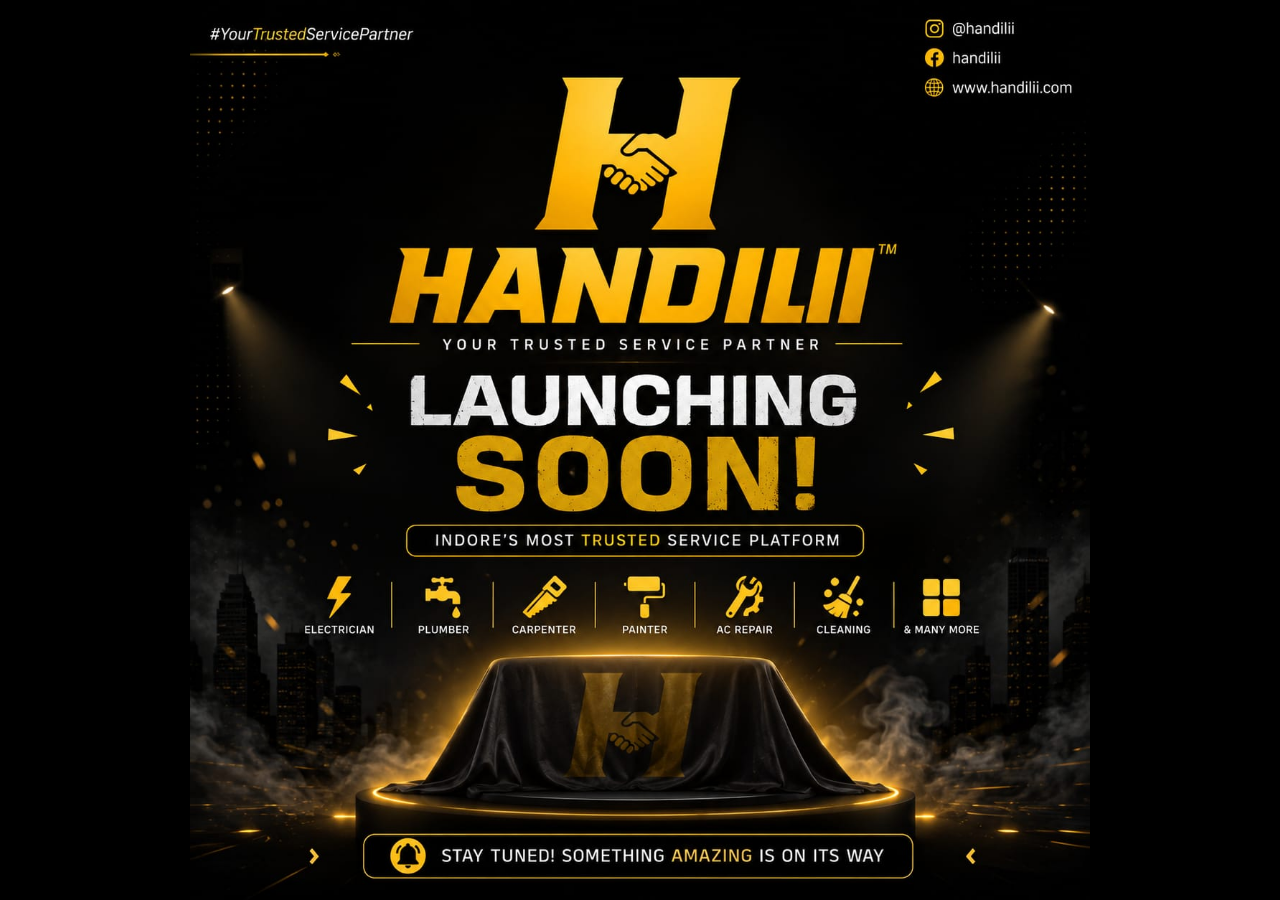
==== commit 8d3149ce: "coming soon image" ====
--- a/index.html
+++ b/index.html
@@ -10,7 +10,7 @@
   .poster {
     width: 100vw;
     height: 100vh;
-    background-image: url('coming-soon.png');
+    background-image: url('Coming-soon1.jpg');
     background-size: contain;
     background-repeat: no-repeat;
     background-position: center;
